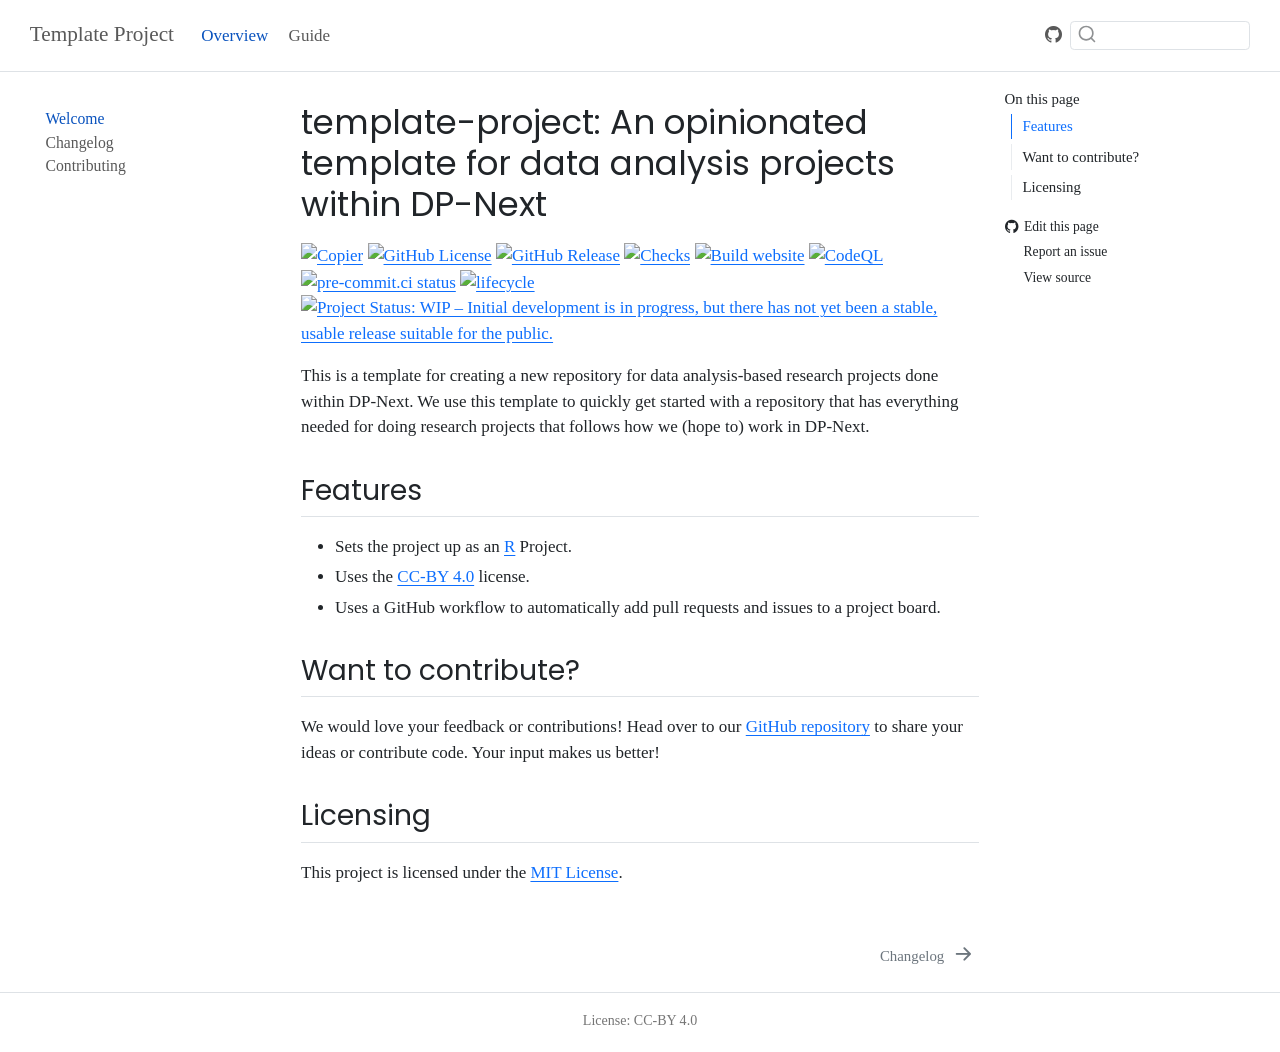
==== index.html @ 57dd0b1a "Built site for gh-pages" ====
<!DOCTYPE html>
<html xmlns="http://www.w3.org/1999/xhtml" lang="en" xml:lang="en"><head>

<meta charset="utf-8">
<meta name="generator" content="quarto-1.10.18">

<meta name="viewport" content="width=device-width, initial-scale=1.0, user-scalable=yes">


<title>template-project: An opinionated template for data analysis projects within DP-Next – Template Project</title>
<style>
/* Default styles provided by pandoc.
** See https://pandoc.org/MANUAL.html#variables-for-html for config info.
*/
span.smallcaps{font-variant: small-caps;}
div.columns{display: flex; gap: 1.5em;}
div.column{flex: auto;}
@media screen {
div.columns{gap: min(4vw, 1.5em);}
div.column{overflow-x: auto;}
}
div.hanging-indent{margin-left: 1.5em; text-indent: -1.5em;}
ul.task-list{list-style: none;}
ul.task-list li input[type="checkbox"] {
  width: 0.8em;
  margin: 0 0.8em 0.2em -1em; /* quarto-specific, see https://github.com/quarto-dev/quarto-cli/issues/4556 */ 
  vertical-align: middle;
}
</style>


<script src="site_libs/quarto-nav/quarto-nav.js"></script>
<script src="site_libs/clipboard/clipboard.min.js"></script>
<script src="site_libs/quarto-search/autocomplete.umd.js"></script>
<script src="site_libs/quarto-search/fuse.min.js"></script>
<script src="site_libs/quarto-search/quarto-search.js"></script>
<meta name="quarto:offset" content="./">
<link href="./CHANGELOG.html" rel="next">
<script src="site_libs/quarto-html/quarto.js" type="module"></script>
<script src="site_libs/quarto-html/tabsets/tabsets.js" type="module"></script>
<script src="site_libs/quarto-html/popper.min.js"></script>
<script src="site_libs/quarto-html/tippy.umd.min.js"></script>
<script src="site_libs/quarto-html/anchor.min.js"></script>
<link href="site_libs/quarto-html/tippy.css" rel="stylesheet">
<link href="site_libs/quarto-html/quarto-syntax-highlighting-6a537fba8eaf0f87500e2e8a30aa56d9.css" rel="stylesheet" class="quarto-color-scheme" id="quarto-text-highlighting-styles">
<link href="site_libs/quarto-html/quarto-syntax-highlighting-dark-b540b6f04bd439ed7a1e576ece92db15.css" rel="stylesheet" class="quarto-color-scheme quarto-color-alternate" id="quarto-text-highlighting-styles">
<link href="site_libs/quarto-html/quarto-syntax-highlighting-6a537fba8eaf0f87500e2e8a30aa56d9.css" rel="stylesheet" class="quarto-color-scheme-extra" id="quarto-text-highlighting-styles">
<script src="site_libs/bootstrap/bootstrap.min.js"></script>
<link href="site_libs/bootstrap/bootstrap-icons.css" rel="stylesheet">
<link href="site_libs/bootstrap/bootstrap-126d40177822751c9e89e1a807927293.min.css" rel="stylesheet" append-hash="true" class="quarto-color-scheme" id="quarto-bootstrap" data-mode="light">
<link href="site_libs/bootstrap/bootstrap-dark-126d40177822751c9e89e1a807927293.min.css" rel="stylesheet" append-hash="true" class="quarto-color-scheme quarto-color-alternate" id="quarto-bootstrap" data-mode="light">
<link href="site_libs/bootstrap/bootstrap-126d40177822751c9e89e1a807927293.min.css" rel="stylesheet" append-hash="true" class="quarto-color-scheme-extra" id="quarto-bootstrap" data-mode="light">
<script id="quarto-search-options" type="application/json">{
  "location": "navbar",
  "copy-button": false,
  "collapse-after": 3,
  "panel-placement": "end",
  "type": "textbox",
  "limit": 50,
  "keyboard-shortcut": [
    "f",
    "/",
    "s"
  ],
  "language": {
    "search-no-results-text": "No results",
    "search-matching-documents-text": "matching documents",
    "search-copy-link-title": "Copy link to search",
    "search-hide-matches-text": "Hide additional matches",
    "search-more-match-text": "more match in this document",
    "search-more-matches-text": "more matches in this document",
    "search-clear-button-title": "Clear",
    "search-text-placeholder": "",
    "search-detached-cancel-button-title": "Cancel",
    "search-submit-button-title": "Submit",
    "search-label": "Search"
  }
}</script>


</head>

<body class="nav-sidebar floating nav-fixed quarto-light">

<div id="quarto-search-results"></div>
  <header id="quarto-header" class="headroom fixed-top">
    <nav class="navbar navbar-expand-lg " data-bs-theme="dark">
      <div class="navbar-container container-fluid">
      <div class="navbar-brand-container mx-auto">
    <a class="navbar-brand" href="./index.html">
    <span class="navbar-title">Template Project</span>
    </a>
  </div>
            <div id="quarto-search" class="" title="Search"></div>
          <button class="navbar-toggler" type="button" data-bs-toggle="collapse" data-bs-target="#navbarCollapse" aria-controls="navbarCollapse" role="menu" aria-expanded="false" aria-label="Toggle navigation" onclick="if (window.quartoToggleHeadroom) { window.quartoToggleHeadroom(); }">
  <span class="navbar-toggler-icon"></span>
</button>
          <div class="collapse navbar-collapse" id="navbarCollapse">
            <ul class="navbar-nav navbar-nav-scroll me-auto">
  <li class="nav-item">
    <a class="nav-link active" href="./index.html" aria-current="page"> 
<span class="menu-text">Overview</span></a>
  </li>  
  <li class="nav-item">
    <a class="nav-link" href="./docs/guide/index.html"> 
<span class="menu-text">Guide</span></a>
  </li>  
</ul>
          </div> <!-- /navcollapse -->
            <div class="quarto-navbar-tools">
    <a href="https://github.com/dp-next/template-project" title="" class="quarto-navigation-tool px-1" aria-label="GitHub icon: Source repository"><i class="bi bi-github"></i></a>
</div>
      </div> <!-- /container-fluid -->
    </nav>
  <nav class="quarto-secondary-nav">
    <div class="container-fluid d-flex">
      <button type="button" class="quarto-btn-toggle btn" data-bs-toggle="collapse" role="button" data-bs-target=".quarto-sidebar-collapse-item" aria-controls="quarto-sidebar" aria-expanded="false" aria-label="Toggle sidebar navigation" onclick="if (window.quartoToggleHeadroom) { window.quartoToggleHeadroom(); }">
        <i class="bi bi-layout-text-sidebar-reverse"></i>
      </button>
        <nav class="quarto-page-breadcrumbs" aria-label="breadcrumb"><ol class="breadcrumb"><li class="breadcrumb-item"><a href="./index.html">Welcome</a></li></ol></nav>
        <a class="flex-grow-1" role="navigation" data-bs-toggle="collapse" data-bs-target=".quarto-sidebar-collapse-item" aria-controls="quarto-sidebar" aria-expanded="false" aria-label="Toggle sidebar navigation" onclick="if (window.quartoToggleHeadroom) { window.quartoToggleHeadroom(); }">      
        </a>
    </div>
  </nav>
</header>
<!-- content -->
<div id="quarto-content" class="quarto-container page-columns page-rows-contents page-layout-article page-navbar">
<!-- sidebar -->
  <nav id="quarto-sidebar" class="sidebar collapse collapse-horizontal quarto-sidebar-collapse-item sidebar-navigation floating overflow-auto">
    <div class="sidebar-menu-container"> 
    <ul class="list-unstyled mt-1">
        <li class="sidebar-item">
  <div class="sidebar-item-container"> 
  <a href="./index.html" class="sidebar-item-text sidebar-link active">
 <span class="menu-text">Welcome</span></a>
  </div>
</li>
        <li class="sidebar-item">
  <div class="sidebar-item-container"> 
  <a href="./CHANGELOG.html" class="sidebar-item-text sidebar-link">
 <span class="menu-text">Changelog</span></a>
  </div>
</li>
        <li class="sidebar-item">
  <div class="sidebar-item-container"> 
  <a href="./CONTRIBUTING.html" class="sidebar-item-text sidebar-link">
 <span class="menu-text">Contributing</span></a>
  </div>
</li>
    </ul>
    </div>
</nav>
<div id="quarto-sidebar-glass" class="quarto-sidebar-collapse-item" data-bs-toggle="collapse" data-bs-target=".quarto-sidebar-collapse-item"></div>
<!-- margin-sidebar -->
    <div id="quarto-margin-sidebar" class="sidebar margin-sidebar">
        <nav id="TOC" role="doc-toc" class="toc-active">
    <h2 id="toc-title">On this page</h2>
   
  <ul>
  <li><a href="#features" id="toc-features" class="nav-link active" data-scroll-target="#features">Features</a></li>
  <li><a href="#want-to-contribute" id="toc-want-to-contribute" class="nav-link" data-scroll-target="#want-to-contribute">Want to contribute?</a></li>
  <li><a href="#licensing" id="toc-licensing" class="nav-link" data-scroll-target="#licensing">Licensing</a></li>
  </ul>
<div class="toc-actions"><ul><li><a href="https://github.com/dp-next/template-project/edit/main/index.qmd" class="toc-action"><i class="bi bi-github"></i>Edit this page</a></li><li><a href="https://github.com/dp-next/template-project/issues/new" class="toc-action"><i class="bi empty"></i>Report an issue</a></li><li><a href="https://github.com/dp-next/template-project/blob/main/index.qmd" class="toc-action"><i class="bi empty"></i>View source</a></li></ul></div></nav>
    </div>
<!-- main -->
<main class="content" id="quarto-document-content">

<header id="title-block-header" class="quarto-title-block default">
<div class="quarto-title">
<h1 class="title">template-project: An opinionated template for data analysis projects within DP-Next</h1>
</div>



<div class="quarto-title-meta">

    
  
    
  </div>
  


</header>


<!-- TODO: Add DOI when published -->
<p><a href="https://github.com/copier-org/copier"><img src="https://img.shields.io/endpoint?url=https://raw.githubusercontent.com/copier-org/copier/master/img/badge/badge-grayscale-inverted-border-teal.json?raw=true.svg" class="img-fluid" alt="Copier"></a> <a href="https://github.com/dp-next/template-project/blob/main/LICENSE.md"><img src="https://img.shields.io/github/license/dp-next/template-project.svg" class="img-fluid" alt="GitHub License"></a> <a href="https://github.com/dp-next/template-project/releases/latest"><img src="https://img.shields.io/github/v/release/dp-next/template-project.svg" class="img-fluid" alt="GitHub Release"></a> <a href="https://github.com/dp-next/template-project/actions/workflows/checks.yml"><img src="https://github.com/dp-next/template-project/actions/workflows/checks.yml/badge.svg" class="img-fluid" alt="Checks"></a> <a href="https://github.com/dp-next/template-project/actions/workflows/build-website.yml"><img src="https://github.com/dp-next/template-project/actions/workflows/build-website.yml/badge.svg" class="img-fluid" alt="Build website"></a> <a href="https://github.com/dp-next/template-project/actions/workflows/github-code-scanning/codeql"><img src="https://github.com/dp-next/template-project/actions/workflows/github-code-scanning/codeql/badge.svg?branch=main" class="img-fluid" alt="CodeQL"></a> <a href="https://results.pre-commit.ci/latest/github/dp-next/template-project/main"><img src="https://results.pre-commit.ci/badge/github/dp-next/template-project/main.svg" class="img-fluid" alt="pre-commit.ci status"></a> <a href="https://lifecycle.r-lib.org/articles/stages.html#experimental"><img src="https://lifecycle.r-lib.org/articles/figures/lifecycle-experimental.svg" class="img-fluid" alt="lifecycle"></a> <a href="https://www.repostatus.org/#wip"><img src="https://www.repostatus.org/badges/latest/wip.svg" class="img-fluid" alt="Project Status: WIP – Initial development is in progress, but there has not yet been a stable, usable release suitable for the public."></a> <!-- TODO: Switch to active once it's published. --> <!-- [![Project Status: Active – The project has reached a stable, usable state and is being actively developed.](https://www.repostatus.org/badges/latest/active.svg)](https://www.repostatus.org/#active) --></p>
<p>This is a template for creating a new repository for data analysis-based research projects done within DP-Next. We use this template to quickly get started with a repository that has everything needed for doing research projects that follows how we (hope to) work in DP-Next.</p>
<section id="features" class="level2">
<h2 class="anchored" data-anchor-id="features">Features</h2>
<ul>
<li>Sets the project up as an <a href="https://r-project.org">R</a> Project.</li>
<li>Uses the <a href="https://creativecommons.org/licenses/by/4.0/">CC-BY 4.0</a> license.</li>
<li>Uses a GitHub workflow to automatically add pull requests and issues to a project board.</li>
</ul>
</section>
<section id="want-to-contribute" class="level2">
<h2 class="anchored" data-anchor-id="want-to-contribute">Want to contribute?</h2>
<p>We would love your feedback or contributions! Head over to our <a href="https://github.com/dp-next/template-project">GitHub repository</a> to share your ideas or contribute code. Your input makes us better!</p>
</section>
<section id="licensing" class="level2">
<h2 class="anchored" data-anchor-id="licensing">Licensing</h2>
<p>This project is licensed under the <a href="./LICENSE.html">MIT License</a>.</p>


</section>

</main> <!-- /main -->
<script id="quarto-html-after-body" type="application/javascript">
  window.document.addEventListener("DOMContentLoaded", function (event) {
    const icon = "";
    const anchorJS = new window.AnchorJS();
    anchorJS.options = {
      placement: 'right',
      icon: icon
    };
    anchorJS.add('.anchored');
    const isCodeAnnotation = (el) => {
      for (const clz of el.classList) {
        if (clz.startsWith('code-annotation-')) {                     
          return true;
        }
      }
      return false;
    }
    const onCopySuccess = function(e) {
      // button target
      const button = e.trigger;
      // don't keep focus
      button.blur();
      // flash "checked"
      button.classList.add('code-copy-button-checked');
      var currentTitle = button.getAttribute("title");
      button.setAttribute("title", "Copied!");
      let tooltip;
      if (window.bootstrap) {
        button.setAttribute("data-bs-toggle", "tooltip");
        button.setAttribute("data-bs-placement", "left");
        button.setAttribute("data-bs-title", "Copied!");
        tooltip = new bootstrap.Tooltip(button, 
          { trigger: "manual", 
            customClass: "code-copy-button-tooltip",
            offset: [0, -8]});
        tooltip.show();    
      }
      setTimeout(function() {
        if (tooltip) {
          tooltip.hide();
          button.removeAttribute("data-bs-title");
          button.removeAttribute("data-bs-toggle");
          button.removeAttribute("data-bs-placement");
        }
        button.setAttribute("title", currentTitle);
        button.classList.remove('code-copy-button-checked');
      }, 1000);
      // clear code selection
      e.clearSelection();
    }
    const getTextToCopy = function(trigger) {
      const outerScaffold = trigger.parentElement.cloneNode(true);
      const codeEl = outerScaffold.querySelector('code');
      for (const childEl of codeEl.children) {
        if (isCodeAnnotation(childEl)) {
          childEl.remove();
        }
      }
      return codeEl.innerText;
    }
    const clipboard = new window.ClipboardJS('.code-copy-button:not([data-in-quarto-modal])', {
      text: getTextToCopy
    });
    clipboard.on('success', onCopySuccess);
    if (window.document.getElementById('quarto-embedded-source-code-modal')) {
      const clipboardModal = new window.ClipboardJS('.code-copy-button[data-in-quarto-modal]', {
        text: getTextToCopy,
        container: window.document.getElementById('quarto-embedded-source-code-modal')
      });
      clipboardModal.on('success', onCopySuccess);
    }
      var localhostRegex = new RegExp(/^(?:http|https):\/\/localhost\:?[0-9]*\//);
      var mailtoRegex = new RegExp(/^mailto:/);
        var filterRegex = new RegExp("https:\/\/dp-next\.github\.io\/template-project\/");
      var isInternal = (href) => {
          return filterRegex.test(href) || localhostRegex.test(href) || mailtoRegex.test(href);
      }
      // Inspect non-navigation links and adorn them if external
     var links = window.document.querySelectorAll('a[href]:not(.nav-link):not(.navbar-brand):not(.toc-action):not(.sidebar-link):not(.sidebar-item-toggle):not(.pagination-link):not(.no-external):not([aria-hidden]):not(.dropdown-item):not(.quarto-navigation-tool):not(.about-link)');
      for (var i=0; i<links.length; i++) {
        const link = links[i];
        if (!isInternal(link.href)) {
          // undo the damage that might have been done by quarto-nav.js in the case of
          // links that we want to consider external
          if (link.dataset.originalHref !== undefined) {
            link.href = link.dataset.originalHref;
          }
        }
      }
    function tippyHover(el, contentFn, onTriggerFn, onUntriggerFn) {
      const config = {
        allowHTML: true,
        maxWidth: 500,
        delay: 100,
        arrow: false,
        appendTo: function(el) {
            return el.parentElement;
        },
        interactive: true,
        interactiveBorder: 10,
        theme: 'quarto',
        placement: 'bottom-start',
      };
      if (contentFn) {
        config.content = contentFn;
      }
      if (onTriggerFn) {
        config.onTrigger = onTriggerFn;
      }
      if (onUntriggerFn) {
        config.onUntrigger = onUntriggerFn;
      }
      window.tippy(el, config); 
    }
    const noterefs = window.document.querySelectorAll('a[role="doc-noteref"]');
    for (var i=0; i<noterefs.length; i++) {
      const ref = noterefs[i];
      tippyHover(ref, function() {
        // use id or data attribute instead here
        let href = ref.getAttribute('data-footnote-href') || ref.getAttribute('href');
        try { href = new URL(href).hash; } catch {}
        const id = href.replace(/^#\/?/, "");
        const note = window.document.getElementById(id);
        if (note) {
          return note.innerHTML;
        } else {
          return "";
        }
      });
    }
    const xrefs = window.document.querySelectorAll('a.quarto-xref');
    const processXRef = (id, note) => {
      // Strip column container classes
      const stripColumnClz = (el) => {
        el.classList.remove("page-full", "page-columns");
        if (el.children) {
          for (const child of el.children) {
            stripColumnClz(child);
          }
        }
      }
      stripColumnClz(note)
      if (id === null || id.startsWith('sec-')) {
        // Special case sections, only their first couple elements
        const container = document.createElement("div");
        if (note.children && note.children.length > 2) {
          container.appendChild(note.children[0].cloneNode(true));
          for (let i = 1; i < note.children.length; i++) {
            const child = note.children[i];
            if (child.tagName === "P" && child.innerText === "") {
              continue;
            } else {
              container.appendChild(child.cloneNode(true));
              break;
            }
          }
          if (window.Quarto?.typesetMath) {
            window.Quarto.typesetMath(container);
          }
          return container.innerHTML
        } else {
          if (window.Quarto?.typesetMath) {
            window.Quarto.typesetMath(note);
          }
          return note.innerHTML;
        }
      } else {
        // Remove any anchor links if they are present
        const anchorLink = note.querySelector('a.anchorjs-link');
        if (anchorLink) {
          anchorLink.remove();
        }
        if (window.Quarto?.typesetMath) {
          window.Quarto.typesetMath(note);
        }
        if (note.classList.contains("callout")) {
          return note.outerHTML;
        } else {
          return note.innerHTML;
        }
      }
    }
    for (var i=0; i<xrefs.length; i++) {
      const xref = xrefs[i];
      tippyHover(xref, undefined, function(instance) {
        instance.disable();
        let url = xref.getAttribute('href');
        let hash = undefined; 
        if (url.startsWith('#')) {
          hash = url;
        } else {
          try { hash = new URL(url).hash; } catch {}
        }
        if (hash) {
          const id = hash.replace(/^#\/?/, "");
          const note = window.document.getElementById(id);
          if (note !== null) {
            try {
              const html = processXRef(id, note.cloneNode(true));
              instance.setContent(html);
            } finally {
              instance.enable();
              instance.show();
            }
          } else {
            // See if we can fetch this
            fetch(url.split('#')[0])
            .then(res => res.text())
            .then(html => {
              const parser = new DOMParser();
              const htmlDoc = parser.parseFromString(html, "text/html");
              const note = htmlDoc.getElementById(id);
              if (note !== null) {
                const html = processXRef(id, note);
                instance.setContent(html);
              } 
            }).finally(() => {
              instance.enable();
              instance.show();
            });
          }
        } else {
          // See if we can fetch a full url (with no hash to target)
          // This is a special case and we should probably do some content thinning / targeting
          fetch(url)
          .then(res => res.text())
          .then(html => {
            const parser = new DOMParser();
            const htmlDoc = parser.parseFromString(html, "text/html");
            const note = htmlDoc.querySelector('main.content');
            if (note !== null) {
              // This should only happen for chapter cross references
              // (since there is no id in the URL)
              // remove the first header
              if (note.children.length > 0 && note.children[0].tagName === "HEADER") {
                note.children[0].remove();
              }
              const html = processXRef(null, note);
              instance.setContent(html);
            } 
          }).finally(() => {
            instance.enable();
            instance.show();
          });
        }
      }, function(instance) {
      });
    }
        let selectedAnnoteEl;
        const selectorForAnnotation = ( cell, annotation) => {
          let cellAttr = 'data-code-cell="' + cell + '"';
          let lineAttr = 'data-code-annotation="' +  annotation + '"';
          const selector = 'span[' + cellAttr + '][' + lineAttr + ']';
          return selector;
        }
        const selectCodeLines = (annoteEl) => {
          const doc = window.document;
          const targetCell = annoteEl.getAttribute("data-target-cell");
          const targetAnnotation = annoteEl.getAttribute("data-target-annotation");
          const annoteSpan = window.document.querySelector(selectorForAnnotation(targetCell, targetAnnotation));
          const lines = annoteSpan.getAttribute("data-code-lines").split(",");
          const lineIds = lines.map((line) => {
            return targetCell + "-" + line;
          })
          let top = null;
          let height = null;
          let parent = null;
          if (lineIds.length > 0) {
              //compute the position of the single el (top and bottom and make a div)
              const el = window.document.getElementById(lineIds[0]);
              top = el.offsetTop;
              height = el.offsetHeight;
              parent = el.parentElement.parentElement;
            if (lineIds.length > 1) {
              const lastEl = window.document.getElementById(lineIds[lineIds.length - 1]);
              const bottom = lastEl.offsetTop + lastEl.offsetHeight;
              height = bottom - top;
            }
            if (top !== null && height !== null && parent !== null) {
              // cook up a div (if necessary) and position it 
              let div = window.document.getElementById("code-annotation-line-highlight");
              if (div === null) {
                div = window.document.createElement("div");
                div.setAttribute("id", "code-annotation-line-highlight");
                div.style.position = 'absolute';
                parent.appendChild(div);
              }
              div.style.top = top - 2 + "px";
              div.style.height = height + 4 + "px";
              div.style.left = 0;
              let gutterDiv = window.document.getElementById("code-annotation-line-highlight-gutter");
              if (gutterDiv === null) {
                gutterDiv = window.document.createElement("div");
                gutterDiv.setAttribute("id", "code-annotation-line-highlight-gutter");
                gutterDiv.style.position = 'absolute';
                const codeCell = window.document.getElementById(targetCell);
                const gutter = codeCell.querySelector('.code-annotation-gutter');
                gutter.appendChild(gutterDiv);
              }
              gutterDiv.style.top = top - 2 + "px";
              gutterDiv.style.height = height + 4 + "px";
            }
            selectedAnnoteEl = annoteEl;
          }
        };
        const unselectCodeLines = () => {
          const elementsIds = ["code-annotation-line-highlight", "code-annotation-line-highlight-gutter"];
          elementsIds.forEach((elId) => {
            const div = window.document.getElementById(elId);
            if (div) {
              div.remove();
            }
          });
          selectedAnnoteEl = undefined;
        };
          // Handle positioning of the toggle
      window.addEventListener(
        "resize",
        throttle(() => {
          elRect = undefined;
          if (selectedAnnoteEl) {
            selectCodeLines(selectedAnnoteEl);
          }
        }, 10)
      );
      function throttle(fn, ms) {
      let throttle = false;
      let timer;
        return (...args) => {
          if(!throttle) { // first call gets through
              fn.apply(this, args);
              throttle = true;
          } else { // all the others get throttled
              if(timer) clearTimeout(timer); // cancel #2
              timer = setTimeout(() => {
                fn.apply(this, args);
                timer = throttle = false;
              }, ms);
          }
        };
      }
        // Attach click handler to the DT
        const annoteDls = window.document.querySelectorAll('dt[data-target-cell]');
        for (const annoteDlNode of annoteDls) {
          annoteDlNode.addEventListener('click', (event) => {
            const clickedEl = event.target;
            if (clickedEl !== selectedAnnoteEl) {
              unselectCodeLines();
              const activeEl = window.document.querySelector('dt[data-target-cell].code-annotation-active');
              if (activeEl) {
                activeEl.classList.remove('code-annotation-active');
              }
              selectCodeLines(clickedEl);
              clickedEl.classList.add('code-annotation-active');
            } else {
              // Unselect the line
              unselectCodeLines();
              clickedEl.classList.remove('code-annotation-active');
            }
          });
        }
    const findCites = (el) => {
      const parentEl = el.parentElement;
      if (parentEl) {
        const cites = parentEl.dataset.cites;
        if (cites) {
          return {
            el,
            cites: cites.split(' ')
          };
        } else {
          return findCites(el.parentElement)
        }
      } else {
        return undefined;
      }
    };
    var bibliorefs = window.document.querySelectorAll('a[role="doc-biblioref"]');
    for (var i=0; i<bibliorefs.length; i++) {
      const ref = bibliorefs[i];
      const citeInfo = findCites(ref);
      if (citeInfo) {
        tippyHover(citeInfo.el, function() {
          var popup = window.document.createElement('div');
          citeInfo.cites.forEach(function(cite) {
            var citeDiv = window.document.createElement('div');
            citeDiv.classList.add('hanging-indent');
            citeDiv.classList.add('csl-entry');
            var biblioDiv = window.document.getElementById('ref-' + cite);
            if (biblioDiv) {
              citeDiv.innerHTML = biblioDiv.innerHTML;
            }
            popup.appendChild(citeDiv);
          });
          return popup.innerHTML;
        });
      }
    }
  });
  </script>
<nav class="page-navigation">
  <div class="nav-page nav-page-previous">
  </div>
  <div class="nav-page nav-page-next">
      <a href="./CHANGELOG.html" class="pagination-link" aria-label="Changelog">
        <span class="nav-page-text">Changelog</span> <i class="bi bi-arrow-right-short"></i>
      </a>
  </div>
</nav>
</div> <!-- /content -->
<footer class="footer">
  <div class="nav-footer">
    <div class="nav-footer-left">
      &nbsp;
    </div>   
    <div class="nav-footer-center">
      <ul class="footer-items list-unstyled">
    <li class="nav-item">
 License: CC-BY 4.0
  </li>  
</ul>
    <div class="toc-actions d-sm-block d-md-none"><ul><li><a href="https://github.com/dp-next/template-project/edit/main/index.qmd" class="toc-action"><i class="bi bi-github"></i>Edit this page</a></li><li><a href="https://github.com/dp-next/template-project/issues/new" class="toc-action"><i class="bi empty"></i>Report an issue</a></li><li><a href="https://github.com/dp-next/template-project/blob/main/index.qmd" class="toc-action"><i class="bi empty"></i>View source</a></li></ul></div></div>
    <div class="nav-footer-right">
      &nbsp;
    </div>
  </div>
</footer>




</body></html>
---- site_libs/quarto-html/tippy.css ----
.tippy-box[data-animation=fade][data-state=hidden]{opacity:0}[data-tippy-root]{max-width:calc(100vw - 10px)}.tippy-box{position:relative;background-color:#333;color:#fff;border-radius:4px;font-size:14px;line-height:1.4;white-space:normal;outline:0;transition-property:transform,visibility,opacity}.tippy-box[data-placement^=top]>.tippy-arrow{bottom:0}.tippy-box[data-placement^=top]>.tippy-arrow:before{bottom:-7px;left:0;border-width:8px 8px 0;border-top-color:initial;transform-origin:center top}.tippy-box[data-placement^=bottom]>.tippy-arrow{top:0}.tippy-box[data-placement^=bottom]>.tippy-arrow:before{top:-7px;left:0;border-width:0 8px 8px;border-bottom-color:initial;transform-origin:center bottom}.tippy-box[data-placement^=left]>.tippy-arrow{right:0}.tippy-box[data-placement^=left]>.tippy-arrow:before{border-width:8px 0 8px 8px;border-left-color:initial;right:-7px;transform-origin:center left}.tippy-box[data-placement^=right]>.tippy-arrow{left:0}.tippy-box[data-placement^=right]>.tippy-arrow:before{left:-7px;border-width:8px 8px 8px 0;border-right-color:initial;transform-origin:center right}.tippy-box[data-inertia][data-state=visible]{transition-timing-function:cubic-bezier(.54,1.5,.38,1.11)}.tippy-arrow{width:16px;height:16px;color:#333}.tippy-arrow:before{content:"";position:absolute;border-color:transparent;border-style:solid}.tippy-content{position:relative;padding:5px 9px;z-index:1}
---- site_libs/quarto-html/quarto-syntax-highlighting-6a537fba8eaf0f87500e2e8a30aa56d9.css ----
/* quarto syntax highlight colors */
:root {
  --quarto-hl-ot-color: #003B4F;
  --quarto-hl-at-color: #657422;
  --quarto-hl-ss-color: #20794D;
  --quarto-hl-an-color: #5E5E5E;
  --quarto-hl-fu-color: #4758AB;
  --quarto-hl-st-color: #20794D;
  --quarto-hl-cf-color: #003B4F;
  --quarto-hl-op-color: #5E5E5E;
  --quarto-hl-er-color: #AD0000;
  --quarto-hl-bn-color: #AD0000;
  --quarto-hl-al-color: #AD0000;
  --quarto-hl-va-color: #111111;
  --quarto-hl-bu-color: inherit;
  --quarto-hl-ex-color: inherit;
  --quarto-hl-pp-color: #AD0000;
  --quarto-hl-in-color: #5E5E5E;
  --quarto-hl-vs-color: #20794D;
  --quarto-hl-wa-color: #5E5E5E;
  --quarto-hl-do-color: #5E5E5E;
  --quarto-hl-im-color: #00769E;
  --quarto-hl-ch-color: #20794D;
  --quarto-hl-dt-color: #AD0000;
  --quarto-hl-fl-color: #AD0000;
  --quarto-hl-co-color: #5E5E5E;
  --quarto-hl-cv-color: #5E5E5E;
  --quarto-hl-cn-color: #8f5902;
  --quarto-hl-sc-color: #5E5E5E;
  --quarto-hl-dv-color: #AD0000;
  --quarto-hl-kw-color: #003B4F;
}

/* other quarto variables */
:root {
  --quarto-font-monospace: roboto mono;
}

/* syntax highlight based on Pandoc's rules */
pre > code.sourceCode > span {
  color: #003B4F;
}

code.sourceCode > span {
  color: #003B4F;
}

div.sourceCode,
div.sourceCode pre.sourceCode {
  color: #003B4F;
}

/* Normal */
code span {
  color: #003B4F;
}

/* Alert */
code span.al {
  color: #AD0000;
  font-style: inherit;
}

/* Annotation */
code span.an {
  color: #5E5E5E;
  font-style: inherit;
}

/* Attribute */
code span.at {
  color: #657422;
  font-style: inherit;
}

/* BaseN */
code span.bn {
  color: #AD0000;
  font-style: inherit;
}

/* BuiltIn */
code span.bu {
  font-style: inherit;
}

/* ControlFlow */
code span.cf {
  color: #003B4F;
  font-weight: bold;
  font-style: inherit;
}

/* Char */
code span.ch {
  color: #20794D;
  font-style: inherit;
}

/* Constant */
code span.cn {
  color: #8f5902;
  font-style: inherit;
}

/* Comment */
code span.co {
  color: #5E5E5E;
  font-style: inherit;
}

/* CommentVar */
code span.cv {
  color: #5E5E5E;
  font-style: italic;
}

/* Documentation */
code span.do {
  color: #5E5E5E;
  font-style: italic;
}

/* DataType */
code span.dt {
  color: #AD0000;
  font-style: inherit;
}

/* DecVal */
code span.dv {
  color: #AD0000;
  font-style: inherit;
}

/* Error */
code span.er {
  color: #AD0000;
  font-style: inherit;
}

/* Extension */
code span.ex {
  font-style: inherit;
}

/* Float */
code span.fl {
  color: #AD0000;
  font-style: inherit;
}

/* Function */
code span.fu {
  color: #4758AB;
  font-style: inherit;
}

/* Import */
code span.im {
  color: #00769E;
  font-style: inherit;
}

/* Information */
code span.in {
  color: #5E5E5E;
  font-style: inherit;
}

/* Keyword */
code span.kw {
  color: #003B4F;
  font-weight: bold;
  font-style: inherit;
}

/* Operator */
code span.op {
  color: #5E5E5E;
  font-style: inherit;
}

/* Other */
code span.ot {
  color: #003B4F;
  font-style: inherit;
}

/* Preprocessor */
code span.pp {
  color: #AD0000;
  font-style: inherit;
}

/* SpecialChar */
code span.sc {
  color: #5E5E5E;
  font-style: inherit;
}

/* SpecialString */
code span.ss {
  color: #20794D;
  font-style: inherit;
}

/* String */
code span.st {
  color: #20794D;
  font-style: inherit;
}

/* Variable */
code span.va {
  color: #111111;
  font-style: inherit;
}

/* VerbatimString */
code span.vs {
  color: #20794D;
  font-style: inherit;
}

/* Warning */
code span.wa {
  color: #5E5E5E;
  font-style: italic;
}

.prevent-inlining {
  content: "</";
}

/*# sourceMappingURL=0730051e24b3b1b7163f51deb0c19a78.css.map */
---- site_libs/quarto-html/quarto-syntax-highlighting-dark-b540b6f04bd439ed7a1e576ece92db15.css ----
/* quarto syntax highlight colors */
:root {
  --quarto-hl-al-color: #f07178;
  --quarto-hl-an-color: #d4d0ab;
  --quarto-hl-at-color: #00e0e0;
  --quarto-hl-bn-color: #d4d0ab;
  --quarto-hl-bu-color: #abe338;
  --quarto-hl-ch-color: #abe338;
  --quarto-hl-co-color: #f8f8f2;
  --quarto-hl-cv-color: #ffd700;
  --quarto-hl-cn-color: #ffd700;
  --quarto-hl-cf-color: #ffa07a;
  --quarto-hl-dt-color: #ffa07a;
  --quarto-hl-dv-color: #d4d0ab;
  --quarto-hl-do-color: #f8f8f2;
  --quarto-hl-er-color: #f07178;
  --quarto-hl-ex-color: #00e0e0;
  --quarto-hl-fl-color: #d4d0ab;
  --quarto-hl-fu-color: #ffa07a;
  --quarto-hl-im-color: #abe338;
  --quarto-hl-in-color: #d4d0ab;
  --quarto-hl-kw-color: #ffa07a;
  --quarto-hl-op-color: #ffa07a;
  --quarto-hl-ot-color: #00e0e0;
  --quarto-hl-pp-color: #dcc6e0;
  --quarto-hl-re-color: #00e0e0;
  --quarto-hl-sc-color: #abe338;
  --quarto-hl-ss-color: #abe338;
  --quarto-hl-st-color: #abe338;
  --quarto-hl-va-color: #00e0e0;
  --quarto-hl-vs-color: #abe338;
  --quarto-hl-wa-color: #dcc6e0;
}

/* other quarto variables */
:root {
  --quarto-font-monospace: roboto mono;
}

/* syntax highlight based on Pandoc's rules */
pre > code.sourceCode > span {
  color: #f8f8f2;
}

code.sourceCode > span {
  color: #f8f8f2;
}

div.sourceCode,
div.sourceCode pre.sourceCode {
  color: #f8f8f2;
}

/* Normal */
code span {
  color: #f8f8f2;
}

/* Alert */
code span.al {
  color: #f07178;
}

/* Annotation */
code span.an {
  color: #d4d0ab;
}

/* Attribute */
code span.at {
  color: #00e0e0;
}

/* BaseN */
code span.bn {
  color: #d4d0ab;
}

/* BuiltIn */
code span.bu {
  color: #abe338;
}

/* ControlFlow */
code span.cf {
  font-weight: bold;
  color: #ffa07a;
}

/* Char */
code span.ch {
  color: #abe338;
}

/* Constant */
code span.cn {
  color: #ffd700;
}

/* Comment */
code span.co {
  font-style: italic;
  color: #f8f8f2;
}

/* CommentVar */
code span.cv {
  color: #ffd700;
}

/* Documentation */
code span.do {
  color: #f8f8f2;
}

/* DataType */
code span.dt {
  color: #ffa07a;
}

/* DecVal */
code span.dv {
  color: #d4d0ab;
}

/* Error */
code span.er {
  color: #f07178;
  text-decoration: underline;
}

/* Extension */
code span.ex {
  font-weight: bold;
  color: #00e0e0;
}

/* Float */
code span.fl {
  color: #d4d0ab;
}

/* Function */
code span.fu {
  color: #ffa07a;
}

/* Import */
code span.im {
  color: #abe338;
}

/* Information */
code span.in {
  color: #d4d0ab;
}

/* Keyword */
code span.kw {
  font-weight: bold;
  color: #ffa07a;
}

/* Operator */
code span.op {
  color: #ffa07a;
}

/* Other */
code span.ot {
  color: #00e0e0;
}

/* Preprocessor */
code span.pp {
  color: #dcc6e0;
}

/* RegionMarker */
code span.re {
  background-color: #f8f8f2;
  color: #00e0e0;
}

/* SpecialChar */
code span.sc {
  color: #abe338;
}

/* SpecialString */
code span.ss {
  color: #abe338;
}

/* String */
code span.st {
  color: #abe338;
}

/* Variable */
code span.va {
  color: #00e0e0;
}

/* VerbatimString */
code span.vs {
  color: #abe338;
}

/* Warning */
code span.wa {
  color: #dcc6e0;
}

.prevent-inlining {
  content: "</";
}

/*# sourceMappingURL=22e78934d0c250c3ec4a384a6e298e1d.css.map */
---- site_libs/quarto-html/quarto-syntax-highlighting-6a537fba8eaf0f87500e2e8a30aa56d9.css ----
/* quarto syntax highlight colors */
:root {
  --quarto-hl-ot-color: #003B4F;
  --quarto-hl-at-color: #657422;
  --quarto-hl-ss-color: #20794D;
  --quarto-hl-an-color: #5E5E5E;
  --quarto-hl-fu-color: #4758AB;
  --quarto-hl-st-color: #20794D;
  --quarto-hl-cf-color: #003B4F;
  --quarto-hl-op-color: #5E5E5E;
  --quarto-hl-er-color: #AD0000;
  --quarto-hl-bn-color: #AD0000;
  --quarto-hl-al-color: #AD0000;
  --quarto-hl-va-color: #111111;
  --quarto-hl-bu-color: inherit;
  --quarto-hl-ex-color: inherit;
  --quarto-hl-pp-color: #AD0000;
  --quarto-hl-in-color: #5E5E5E;
  --quarto-hl-vs-color: #20794D;
  --quarto-hl-wa-color: #5E5E5E;
  --quarto-hl-do-color: #5E5E5E;
  --quarto-hl-im-color: #00769E;
  --quarto-hl-ch-color: #20794D;
  --quarto-hl-dt-color: #AD0000;
  --quarto-hl-fl-color: #AD0000;
  --quarto-hl-co-color: #5E5E5E;
  --quarto-hl-cv-color: #5E5E5E;
  --quarto-hl-cn-color: #8f5902;
  --quarto-hl-sc-color: #5E5E5E;
  --quarto-hl-dv-color: #AD0000;
  --quarto-hl-kw-color: #003B4F;
}

/* other quarto variables */
:root {
  --quarto-font-monospace: roboto mono;
}

/* syntax highlight based on Pandoc's rules */
pre > code.sourceCode > span {
  color: #003B4F;
}

code.sourceCode > span {
  color: #003B4F;
}

div.sourceCode,
div.sourceCode pre.sourceCode {
  color: #003B4F;
}

/* Normal */
code span {
  color: #003B4F;
}

/* Alert */
code span.al {
  color: #AD0000;
  font-style: inherit;
}

/* Annotation */
code span.an {
  color: #5E5E5E;
  font-style: inherit;
}

/* Attribute */
code span.at {
  color: #657422;
  font-style: inherit;
}

/* BaseN */
code span.bn {
  color: #AD0000;
  font-style: inherit;
}

/* BuiltIn */
code span.bu {
  font-style: inherit;
}

/* ControlFlow */
code span.cf {
  color: #003B4F;
  font-weight: bold;
  font-style: inherit;
}

/* Char */
code span.ch {
  color: #20794D;
  font-style: inherit;
}

/* Constant */
code span.cn {
  color: #8f5902;
  font-style: inherit;
}

/* Comment */
code span.co {
  color: #5E5E5E;
  font-style: inherit;
}

/* CommentVar */
code span.cv {
  color: #5E5E5E;
  font-style: italic;
}

/* Documentation */
code span.do {
  color: #5E5E5E;
  font-style: italic;
}

/* DataType */
code span.dt {
  color: #AD0000;
  font-style: inherit;
}

/* DecVal */
code span.dv {
  color: #AD0000;
  font-style: inherit;
}

/* Error */
code span.er {
  color: #AD0000;
  font-style: inherit;
}

/* Extension */
code span.ex {
  font-style: inherit;
}

/* Float */
code span.fl {
  color: #AD0000;
  font-style: inherit;
}

/* Function */
code span.fu {
  color: #4758AB;
  font-style: inherit;
}

/* Import */
code span.im {
  color: #00769E;
  font-style: inherit;
}

/* Information */
code span.in {
  color: #5E5E5E;
  font-style: inherit;
}

/* Keyword */
code span.kw {
  color: #003B4F;
  font-weight: bold;
  font-style: inherit;
}

/* Operator */
code span.op {
  color: #5E5E5E;
  font-style: inherit;
}

/* Other */
code span.ot {
  color: #003B4F;
  font-style: inherit;
}

/* Preprocessor */
code span.pp {
  color: #AD0000;
  font-style: inherit;
}

/* SpecialChar */
code span.sc {
  color: #5E5E5E;
  font-style: inherit;
}

/* SpecialString */
code span.ss {
  color: #20794D;
  font-style: inherit;
}

/* String */
code span.st {
  color: #20794D;
  font-style: inherit;
}

/* Variable */
code span.va {
  color: #111111;
  font-style: inherit;
}

/* VerbatimString */
code span.vs {
  color: #20794D;
  font-style: inherit;
}

/* Warning */
code span.wa {
  color: #5E5E5E;
  font-style: italic;
}

.prevent-inlining {
  content: "</";
}

/*# sourceMappingURL=0730051e24b3b1b7163f51deb0c19a78.css.map */
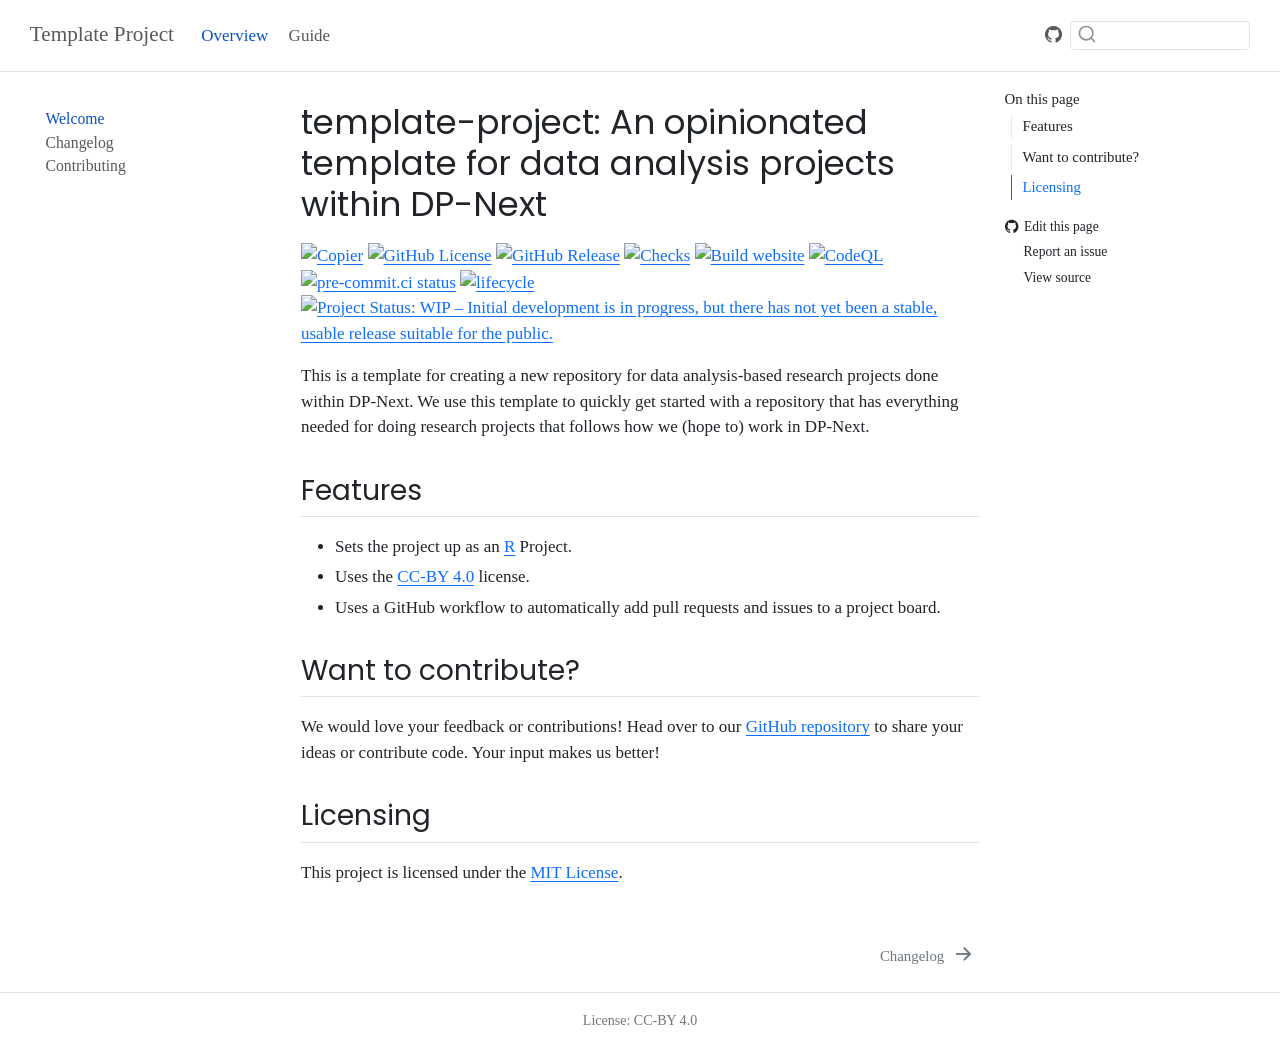
==== commit be553035: "Built site for gh-pages" ====
--- a/index.html
+++ b/index.html
@@ -2,7 +2,7 @@
 <html xmlns="http://www.w3.org/1999/xhtml" lang="en" xml:lang="en"><head>
 
 <meta charset="utf-8">
-<meta name="generator" content="quarto-1.10.18">
+<meta name="generator" content="quarto-1.11.9">
 
 <meta name="viewport" content="width=device-width, initial-scale=1.0, user-scalable=yes">
 
@@ -38,18 +38,19 @@
 <link href="./CHANGELOG.html" rel="next">
 <script src="site_libs/quarto-html/quarto.js" type="module"></script>
 <script src="site_libs/quarto-html/tabsets/tabsets.js" type="module"></script>
+<script src="site_libs/quarto-html/scrollable-regions/scrollable-regions.js" type="module"></script>
 <script src="site_libs/quarto-html/popper.min.js"></script>
 <script src="site_libs/quarto-html/tippy.umd.min.js"></script>
 <script src="site_libs/quarto-html/anchor.min.js"></script>
 <link href="site_libs/quarto-html/tippy.css" rel="stylesheet">
-<link href="site_libs/quarto-html/quarto-syntax-highlighting-6a537fba8eaf0f87500e2e8a30aa56d9.css" rel="stylesheet" class="quarto-color-scheme" id="quarto-text-highlighting-styles">
-<link href="site_libs/quarto-html/quarto-syntax-highlighting-dark-b540b6f04bd439ed7a1e576ece92db15.css" rel="stylesheet" class="quarto-color-scheme quarto-color-alternate" id="quarto-text-highlighting-styles">
-<link href="site_libs/quarto-html/quarto-syntax-highlighting-6a537fba8eaf0f87500e2e8a30aa56d9.css" rel="stylesheet" class="quarto-color-scheme-extra" id="quarto-text-highlighting-styles">
+<link href="site_libs/quarto-html/quarto-syntax-highlighting-1f42ef86e7bbcd4ef0935f55bd85d622.css" rel="stylesheet" class="quarto-color-scheme" id="quarto-text-highlighting-styles">
+<link href="site_libs/quarto-html/quarto-syntax-highlighting-dark-b2c10e9313c6d05287a68e7950ff1397.css" rel="stylesheet" class="quarto-color-scheme quarto-color-alternate" id="quarto-text-highlighting-styles">
+<link href="site_libs/quarto-html/quarto-syntax-highlighting-1f42ef86e7bbcd4ef0935f55bd85d622.css" rel="stylesheet" class="quarto-color-scheme-extra" id="quarto-text-highlighting-styles">
 <script src="site_libs/bootstrap/bootstrap.min.js"></script>
 <link href="site_libs/bootstrap/bootstrap-icons.css" rel="stylesheet">
-<link href="site_libs/bootstrap/bootstrap-126d40177822751c9e89e1a807927293.min.css" rel="stylesheet" append-hash="true" class="quarto-color-scheme" id="quarto-bootstrap" data-mode="light">
-<link href="site_libs/bootstrap/bootstrap-dark-126d40177822751c9e89e1a807927293.min.css" rel="stylesheet" append-hash="true" class="quarto-color-scheme quarto-color-alternate" id="quarto-bootstrap" data-mode="light">
-<link href="site_libs/bootstrap/bootstrap-126d40177822751c9e89e1a807927293.min.css" rel="stylesheet" append-hash="true" class="quarto-color-scheme-extra" id="quarto-bootstrap" data-mode="light">
+<link href="site_libs/bootstrap/bootstrap-f4165793d3a91404c078cdce2161f08f.min.css" rel="stylesheet" append-hash="true" class="quarto-color-scheme" id="quarto-bootstrap" data-mode="light">
+<link href="site_libs/bootstrap/bootstrap-dark-f4165793d3a91404c078cdce2161f08f.min.css" rel="stylesheet" append-hash="true" class="quarto-color-scheme quarto-color-alternate" id="quarto-bootstrap" data-mode="light">
+<link href="site_libs/bootstrap/bootstrap-f4165793d3a91404c078cdce2161f08f.min.css" rel="stylesheet" append-hash="true" class="quarto-color-scheme-extra" id="quarto-bootstrap" data-mode="light">
 <script id="quarto-search-options" type="application/json">{
   "location": "navbar",
   "copy-button": false,
@@ -80,19 +81,18 @@
 
 </head>
 
-<body class="nav-sidebar floating nav-fixed quarto-light">
+<body class="nav-sidebar floating nav-fixed quarto-light"><a id="quarto-skip-link" class="visually-hidden-focusable" href="#quarto-document-content">Skip to main content</a>
 
 <div id="quarto-search-results"></div>
   <header id="quarto-header" class="headroom fixed-top">
-    <nav class="navbar navbar-expand-lg " data-bs-theme="dark">
+    <nav class="navbar navbar-expand-lg " data-bs-theme="dark" aria-label="Site">
       <div class="navbar-container container-fluid">
       <div class="navbar-brand-container mx-auto">
     <a class="navbar-brand" href="./index.html">
     <span class="navbar-title">Template Project</span>
     </a>
   </div>
-            <div id="quarto-search" class="" title="Search"></div>
-          <button class="navbar-toggler" type="button" data-bs-toggle="collapse" data-bs-target="#navbarCollapse" aria-controls="navbarCollapse" role="menu" aria-expanded="false" aria-label="Toggle navigation" onclick="if (window.quartoToggleHeadroom) { window.quartoToggleHeadroom(); }">
+          <button class="navbar-toggler" type="button" data-bs-toggle="collapse" data-bs-target="#navbarCollapse" aria-controls="navbarCollapse" aria-expanded="false" aria-label="Toggle navigation" onclick="if (window.quartoToggleHeadroom) { window.quartoToggleHeadroom(); }">
   <span class="navbar-toggler-icon"></span>
 </button>
           <div class="collapse navbar-collapse" id="navbarCollapse">
@@ -110,15 +110,16 @@
             <div class="quarto-navbar-tools">
     <a href="https://github.com/dp-next/template-project" title="" class="quarto-navigation-tool px-1" aria-label="GitHub icon: Source repository"><i class="bi bi-github"></i></a>
 </div>
+            <div id="quarto-search" class="" title="Search"></div>
       </div> <!-- /container-fluid -->
     </nav>
-  <nav class="quarto-secondary-nav">
+  <nav class="quarto-secondary-nav" aria-label="Toolbar">
     <div class="container-fluid d-flex">
       <button type="button" class="quarto-btn-toggle btn" data-bs-toggle="collapse" role="button" data-bs-target=".quarto-sidebar-collapse-item" aria-controls="quarto-sidebar" aria-expanded="false" aria-label="Toggle sidebar navigation" onclick="if (window.quartoToggleHeadroom) { window.quartoToggleHeadroom(); }">
         <i class="bi bi-layout-text-sidebar-reverse"></i>
       </button>
-        <nav class="quarto-page-breadcrumbs" aria-label="breadcrumb"><ol class="breadcrumb"><li class="breadcrumb-item"><a href="./index.html">Welcome</a></li></ol></nav>
-        <a class="flex-grow-1" role="navigation" data-bs-toggle="collapse" data-bs-target=".quarto-sidebar-collapse-item" aria-controls="quarto-sidebar" aria-expanded="false" aria-label="Toggle sidebar navigation" onclick="if (window.quartoToggleHeadroom) { window.quartoToggleHeadroom(); }">      
+        <nav class="quarto-page-breadcrumbs" aria-label="Breadcrumbs"><ol class="breadcrumb"><li class="breadcrumb-item"><a href="./index.html">Welcome</a></li></ol></nav>
+        <a class="flex-grow-1" data-bs-toggle="collapse" data-bs-target=".quarto-sidebar-collapse-item" onclick="if (window.quartoToggleHeadroom) { window.quartoToggleHeadroom(); }">      
         </a>
     </div>
   </nav>
@@ -126,7 +127,7 @@
 <!-- content -->
 <div id="quarto-content" class="quarto-container page-columns page-rows-contents page-layout-article page-navbar">
 <!-- sidebar -->
-  <nav id="quarto-sidebar" class="sidebar collapse collapse-horizontal quarto-sidebar-collapse-item sidebar-navigation floating overflow-auto">
+  <nav id="quarto-sidebar" class="sidebar collapse collapse-horizontal quarto-sidebar-collapse-item sidebar-navigation floating overflow-auto" aria-label="Section">
     <div class="sidebar-menu-container"> 
     <ul class="list-unstyled mt-1">
         <li class="sidebar-item">
@@ -153,7 +154,7 @@
 <div id="quarto-sidebar-glass" class="quarto-sidebar-collapse-item" data-bs-toggle="collapse" data-bs-target=".quarto-sidebar-collapse-item"></div>
 <!-- margin-sidebar -->
     <div id="quarto-margin-sidebar" class="sidebar margin-sidebar">
-        <nav id="TOC" role="doc-toc" class="toc-active">
+        <nav id="TOC" role="doc-toc" aria-labelledby="toc-title" class="toc-active">
     <h2 id="toc-title">On this page</h2>
    
   <ul>
@@ -164,7 +165,7 @@
 <div class="toc-actions"><ul><li><a href="https://github.com/dp-next/template-project/edit/main/index.qmd" class="toc-action"><i class="bi bi-github"></i>Edit this page</a></li><li><a href="https://github.com/dp-next/template-project/issues/new" class="toc-action"><i class="bi empty"></i>Report an issue</a></li><li><a href="https://github.com/dp-next/template-project/blob/main/index.qmd" class="toc-action"><i class="bi empty"></i>View source</a></li></ul></div></nav>
     </div>
 <!-- main -->
-<main class="content" id="quarto-document-content">
+<main class="content" id="quarto-document-content" tabindex="-1">
 
 <header id="title-block-header" class="quarto-title-block default">
 <div class="quarto-title">
@@ -286,7 +287,8 @@
           return filterRegex.test(href) || localhostRegex.test(href) || mailtoRegex.test(href);
       }
       // Inspect non-navigation links and adorn them if external
-     var links = window.document.querySelectorAll('a[href]:not(.nav-link):not(.navbar-brand):not(.toc-action):not(.sidebar-link):not(.sidebar-item-toggle):not(.pagination-link):not(.no-external):not([aria-hidden]):not(.dropdown-item):not(.quarto-navigation-tool):not(.about-link)');
+      window.quartoDecorateExternalLinks = function (root) {
+     var links = (root || window.document).querySelectorAll('a[href]:not(.nav-link):not(.navbar-brand):not(.toc-action):not(.sidebar-link):not(.sidebar-item-toggle):not(.pagination-link):not(.no-external):not([aria-hidden]):not(.dropdown-item):not(.quarto-navigation-tool):not(.about-link)');
       for (var i=0; i<links.length; i++) {
         const link = links[i];
         if (!isInternal(link.href)) {
@@ -295,8 +297,69 @@
           if (link.dataset.originalHref !== undefined) {
             link.href = link.dataset.originalHref;
           }
-        }
-      }
+          if (!link.classList.contains('no-external-icon')) {
+          }
+        }
+      }
+      };
+      window.quartoDecorateExternalLinks(window.document);
+    // Esc closes the popup (WCAG 1.4.13) and focus leaving both trigger and
+    // popup closes it (WCAG 2.4.11); tippy handles neither for interactive popups.
+    const hideOnEscAndFocusOut = {
+      name: 'hideOnEscAndFocusOut',
+      defaultValue: true,
+      fn(instance) {
+        const dismiss = () => {
+          // A show scheduled by the trigger delay would otherwise reopen it
+          instance.clearDelayTimeouts();
+          instance.hide();
+        };
+        const onKeyDown = (event) => {
+          if (event.key !== 'Escape') {
+            return;
+          }
+          // Keep Esc from also reaching page handlers (e.g. reveal.js overview),
+          // except an open reveal.js slide menu, which Esc should close too.
+          // The menu handles keys only when its keyboard option is on.
+          const menuHandlesEsc = window.Reveal?.getPlugin?.('menu')?.isOpen() &&
+            window.Reveal.getConfig().menu?.keyboard !== false;
+          if (!menuHandlesEsc) {
+            event.stopPropagation();
+          }
+          if (instance.popper.contains(window.document.activeElement)) {
+            // Disabled while refocusing so the focus trigger does not reopen it
+            instance.disable();
+            instance.reference.focus();
+            instance.enable();
+          }
+          dismiss();
+        };
+        const onFocusOut = (event) => {
+          const target = event.relatedTarget;
+          if (target && !instance.reference.contains(target) &&
+              !instance.popper.contains(target)) {
+            dismiss();
+          }
+        };
+        // On the trigger too: a click trigger (code-annotations: select) has no
+        // blur handling. Attached for the instance's lifetime so leaving the
+        // trigger also cancels a show still pending on the trigger delay.
+        instance.reference.addEventListener('focusout', onFocusOut);
+        return {
+          onShow() {
+            window.document.addEventListener('keydown', onKeyDown, true);
+            instance.popper.addEventListener('focusout', onFocusOut);
+          },
+          onHide() {
+            window.document.removeEventListener('keydown', onKeyDown, true);
+            instance.popper.removeEventListener('focusout', onFocusOut);
+          },
+          onDestroy() {
+            instance.reference.removeEventListener('focusout', onFocusOut);
+          },
+        };
+      },
+    };
     function tippyHover(el, contentFn, onTriggerFn, onUntriggerFn) {
       const config = {
         allowHTML: true,
@@ -310,6 +373,7 @@
         interactiveBorder: 10,
         theme: 'quarto',
         placement: 'bottom-start',
+        plugins: [hideOnEscAndFocusOut],
       };
       if (contentFn) {
         config.content = contentFn;
@@ -472,44 +536,54 @@
           const lineIds = lines.map((line) => {
             return targetCell + "-" + line;
           })
-          let top = null;
-          let height = null;
-          let parent = null;
+          // Each band is positioned against its own containing block, which is
+          // not the offsetParent of the lines, so place it from client rects.
+          const placeBand = (band, firstEl, lastEl, codeBlock) => {
+            const container = band.offsetParent;
+            if (container === null) {
+              return;
+            }
+            const containerRect = container.getBoundingClientRect();
+            // Reveal.js scales slides with a transform, so convert client
+            // pixels back to the CSS pixels of the container.
+            const scale = containerRect.height / container.offsetHeight || 1;
+            const firstRect = firstEl.getBoundingClientRect();
+            const lastRect = lastEl.getBoundingClientRect();
+            const top = (firstRect.top - containerRect.top) / scale - container.clientTop + container.scrollTop;
+            const height = (lastRect.bottom - firstRect.top) / scale;
+            band.style.top = top - 2 + "px";
+            band.style.height = height + 4 + "px";
+            if (codeBlock) {
+              // Without the copy button wrapper, the containing block is wider
+              // than the code block, so span the code block explicitly.
+              const blockRect = codeBlock.getBoundingClientRect();
+              band.style.left = (blockRect.left - containerRect.left) / scale - container.clientLeft + container.scrollLeft + "px";
+              band.style.width = blockRect.width / scale + "px";
+            }
+          };
           if (lineIds.length > 0) {
-              //compute the position of the single el (top and bottom and make a div)
-              const el = window.document.getElementById(lineIds[0]);
-              top = el.offsetTop;
-              height = el.offsetHeight;
-              parent = el.parentElement.parentElement;
-            if (lineIds.length > 1) {
-              const lastEl = window.document.getElementById(lineIds[lineIds.length - 1]);
-              const bottom = lastEl.offsetTop + lastEl.offsetHeight;
-              height = bottom - top;
-            }
-            if (top !== null && height !== null && parent !== null) {
-              // cook up a div (if necessary) and position it 
-              let div = window.document.getElementById("code-annotation-line-highlight");
-              if (div === null) {
-                div = window.document.createElement("div");
-                div.setAttribute("id", "code-annotation-line-highlight");
-                div.style.position = 'absolute';
-                parent.appendChild(div);
-              }
-              div.style.top = top - 2 + "px";
-              div.style.height = height + 4 + "px";
-              div.style.left = 0;
-              let gutterDiv = window.document.getElementById("code-annotation-line-highlight-gutter");
-              if (gutterDiv === null) {
-                gutterDiv = window.document.createElement("div");
-                gutterDiv.setAttribute("id", "code-annotation-line-highlight-gutter");
-                gutterDiv.style.position = 'absolute';
-                const codeCell = window.document.getElementById(targetCell);
-                const gutter = codeCell.querySelector('.code-annotation-gutter');
-                gutter.appendChild(gutterDiv);
-              }
-              gutterDiv.style.top = top - 2 + "px";
-              gutterDiv.style.height = height + 4 + "px";
-            }
+            const el = window.document.getElementById(lineIds[0]);
+            const lastEl = window.document.getElementById(lineIds[lineIds.length - 1]);
+            const parent = el.parentElement.parentElement;
+            // cook up a div (if necessary) and position it
+            let div = window.document.getElementById("code-annotation-line-highlight");
+            if (div === null) {
+              div = window.document.createElement("div");
+              div.setAttribute("id", "code-annotation-line-highlight");
+              div.style.position = 'absolute';
+              parent.appendChild(div);
+            }
+            placeBand(div, el, lastEl, parent.closest("div.sourceCode") || parent);
+            let gutterDiv = window.document.getElementById("code-annotation-line-highlight-gutter");
+            if (gutterDiv === null) {
+              gutterDiv = window.document.createElement("div");
+              gutterDiv.setAttribute("id", "code-annotation-line-highlight-gutter");
+              gutterDiv.style.position = 'absolute';
+              const codeCell = window.document.getElementById(targetCell);
+              const gutter = codeCell.querySelector('.code-annotation-gutter');
+              gutter.appendChild(gutterDiv);
+            }
+            placeBand(gutterDiv, el, lastEl);
             selectedAnnoteEl = annoteEl;
           }
         };
@@ -608,7 +682,10 @@
     }
   });
   </script>
-<nav class="page-navigation">
+  <script type="application/javascript">
+  window.quartoScrollableRegionsLabels = {"code":"Scrollable code","output":"Scrollable output"};
+  </script>
+<nav class="page-navigation" aria-label="Page">
   <div class="nav-page nav-page-previous">
   </div>
   <div class="nav-page nav-page-next">
--- a/site_libs/quarto-html/quarto-syntax-highlighting-1f42ef86e7bbcd4ef0935f55bd85d622.css
+++ b/site_libs/quarto-html/quarto-syntax-highlighting-1f42ef86e7bbcd4ef0935f55bd85d622.css
@@ -0,0 +1,236 @@
+/* quarto syntax highlight colors */
+:root {
+  --quarto-hl-ot-color: #003B4F;
+  --quarto-hl-at-color: #657422;
+  --quarto-hl-ss-color: #20794D;
+  --quarto-hl-an-color: #5E5E5E;
+  --quarto-hl-fu-color: #4758AB;
+  --quarto-hl-st-color: #20794D;
+  --quarto-hl-cf-color: #003B4F;
+  --quarto-hl-op-color: #5E5E5E;
+  --quarto-hl-er-color: #AD0000;
+  --quarto-hl-bn-color: #AD0000;
+  --quarto-hl-al-color: #AD0000;
+  --quarto-hl-va-color: #111111;
+  --quarto-hl-bu-color: inherit;
+  --quarto-hl-ex-color: inherit;
+  --quarto-hl-pp-color: #AD0000;
+  --quarto-hl-in-color: #5E5E5E;
+  --quarto-hl-vs-color: #20794D;
+  --quarto-hl-wa-color: #5E5E5E;
+  --quarto-hl-do-color: #5E5E5E;
+  --quarto-hl-im-color: #00769E;
+  --quarto-hl-ch-color: #20794D;
+  --quarto-hl-dt-color: #AD0000;
+  --quarto-hl-fl-color: #AD0000;
+  --quarto-hl-co-color: #5E5E5E;
+  --quarto-hl-cv-color: #5E5E5E;
+  --quarto-hl-cn-color: #8f5902;
+  --quarto-hl-sc-color: #5E5E5E;
+  --quarto-hl-dv-color: #AD0000;
+  --quarto-hl-kw-color: #003B4F;
+}
+
+/* other quarto variables */
+:root {
+  --quarto-font-monospace: "roboto mono";
+}
+
+/* syntax highlight based on Pandoc's rules */
+pre > code.sourceCode > span {
+  color: #003B4F;
+}
+
+code.sourceCode > span {
+  color: #003B4F;
+}
+
+div.sourceCode,
+div.sourceCode pre.sourceCode {
+  color: #003B4F;
+}
+
+/* Normal */
+code span {
+  color: #003B4F;
+}
+
+/* Alert */
+code span.al {
+  color: #AD0000;
+  font-style: inherit;
+}
+
+/* Annotation */
+code span.an {
+  color: #5E5E5E;
+  font-style: inherit;
+}
+
+/* Attribute */
+code span.at {
+  color: #657422;
+  font-style: inherit;
+}
+
+/* BaseN */
+code span.bn {
+  color: #AD0000;
+  font-style: inherit;
+}
+
+/* BuiltIn */
+code span.bu {
+  font-style: inherit;
+}
+
+/* ControlFlow */
+code span.cf {
+  color: #003B4F;
+  font-weight: bold;
+  font-style: inherit;
+}
+
+/* Char */
+code span.ch {
+  color: #20794D;
+  font-style: inherit;
+}
+
+/* Constant */
+code span.cn {
+  color: #8f5902;
+  font-style: inherit;
+}
+
+/* Comment */
+code span.co {
+  color: #5E5E5E;
+  font-style: inherit;
+}
+
+/* CommentVar */
+code span.cv {
+  color: #5E5E5E;
+  font-style: italic;
+}
+
+/* Documentation */
+code span.do {
+  color: #5E5E5E;
+  font-style: italic;
+}
+
+/* DataType */
+code span.dt {
+  color: #AD0000;
+  font-style: inherit;
+}
+
+/* DecVal */
+code span.dv {
+  color: #AD0000;
+  font-style: inherit;
+}
+
+/* Error */
+code span.er {
+  color: #AD0000;
+  font-style: inherit;
+}
+
+/* Extension */
+code span.ex {
+  font-style: inherit;
+}
+
+/* Float */
+code span.fl {
+  color: #AD0000;
+  font-style: inherit;
+}
+
+/* Function */
+code span.fu {
+  color: #4758AB;
+  font-style: inherit;
+}
+
+/* Import */
+code span.im {
+  color: #00769E;
+  font-style: inherit;
+}
+
+/* Information */
+code span.in {
+  color: #5E5E5E;
+  font-style: inherit;
+}
+
+/* Keyword */
+code span.kw {
+  color: #003B4F;
+  font-weight: bold;
+  font-style: inherit;
+}
+
+/* Operator */
+code span.op {
+  color: #5E5E5E;
+  font-style: inherit;
+}
+
+/* Other */
+code span.ot {
+  color: #003B4F;
+  font-style: inherit;
+}
+
+/* Preprocessor */
+code span.pp {
+  color: #AD0000;
+  font-style: inherit;
+}
+
+/* SpecialChar */
+code span.sc {
+  color: #5E5E5E;
+  font-style: inherit;
+}
+
+/* SpecialString */
+code span.ss {
+  color: #20794D;
+  font-style: inherit;
+}
+
+/* String */
+code span.st {
+  color: #20794D;
+  font-style: inherit;
+}
+
+/* Variable */
+code span.va {
+  color: #111111;
+  font-style: inherit;
+}
+
+/* VerbatimString */
+code span.vs {
+  color: #20794D;
+  font-style: inherit;
+}
+
+/* Warning */
+code span.wa {
+  color: #5E5E5E;
+  font-style: italic;
+}
+
+.prevent-inlining {
+  content: "</";
+}
+
+/*# sourceMappingURL=48060fe492086f91a82c61ded864e249.css.map */
--- a/site_libs/quarto-html/quarto-syntax-highlighting-dark-b2c10e9313c6d05287a68e7950ff1397.css
+++ b/site_libs/quarto-html/quarto-syntax-highlighting-dark-b2c10e9313c6d05287a68e7950ff1397.css
@@ -0,0 +1,219 @@
+/* quarto syntax highlight colors */
+:root {
+  --quarto-hl-al-color: #f07178;
+  --quarto-hl-an-color: #d4d0ab;
+  --quarto-hl-at-color: #00e0e0;
+  --quarto-hl-bn-color: #d4d0ab;
+  --quarto-hl-bu-color: #abe338;
+  --quarto-hl-ch-color: #abe338;
+  --quarto-hl-co-color: #f8f8f2;
+  --quarto-hl-cv-color: #ffd700;
+  --quarto-hl-cn-color: #ffd700;
+  --quarto-hl-cf-color: #ffa07a;
+  --quarto-hl-dt-color: #ffa07a;
+  --quarto-hl-dv-color: #d4d0ab;
+  --quarto-hl-do-color: #f8f8f2;
+  --quarto-hl-er-color: #f07178;
+  --quarto-hl-ex-color: #00e0e0;
+  --quarto-hl-fl-color: #d4d0ab;
+  --quarto-hl-fu-color: #ffa07a;
+  --quarto-hl-im-color: #abe338;
+  --quarto-hl-in-color: #d4d0ab;
+  --quarto-hl-kw-color: #ffa07a;
+  --quarto-hl-op-color: #ffa07a;
+  --quarto-hl-ot-color: #00e0e0;
+  --quarto-hl-pp-color: #dcc6e0;
+  --quarto-hl-re-color: #00e0e0;
+  --quarto-hl-sc-color: #abe338;
+  --quarto-hl-ss-color: #abe338;
+  --quarto-hl-st-color: #abe338;
+  --quarto-hl-va-color: #00e0e0;
+  --quarto-hl-vs-color: #abe338;
+  --quarto-hl-wa-color: #dcc6e0;
+}
+
+/* other quarto variables */
+:root {
+  --quarto-font-monospace: "roboto mono";
+}
+
+/* syntax highlight based on Pandoc's rules */
+pre > code.sourceCode > span {
+  color: #f8f8f2;
+}
+
+code.sourceCode > span {
+  color: #f8f8f2;
+}
+
+div.sourceCode,
+div.sourceCode pre.sourceCode {
+  color: #f8f8f2;
+}
+
+/* Normal */
+code span {
+  color: #f8f8f2;
+}
+
+/* Alert */
+code span.al {
+  color: #f07178;
+}
+
+/* Annotation */
+code span.an {
+  color: #d4d0ab;
+}
+
+/* Attribute */
+code span.at {
+  color: #00e0e0;
+}
+
+/* BaseN */
+code span.bn {
+  color: #d4d0ab;
+}
+
+/* BuiltIn */
+code span.bu {
+  color: #abe338;
+}
+
+/* ControlFlow */
+code span.cf {
+  font-weight: bold;
+  color: #ffa07a;
+}
+
+/* Char */
+code span.ch {
+  color: #abe338;
+}
+
+/* Constant */
+code span.cn {
+  color: #ffd700;
+}
+
+/* Comment */
+code span.co {
+  font-style: italic;
+  color: #f8f8f2;
+}
+
+/* CommentVar */
+code span.cv {
+  color: #ffd700;
+}
+
+/* Documentation */
+code span.do {
+  color: #f8f8f2;
+}
+
+/* DataType */
+code span.dt {
+  color: #ffa07a;
+}
+
+/* DecVal */
+code span.dv {
+  color: #d4d0ab;
+}
+
+/* Error */
+code span.er {
+  color: #f07178;
+  text-decoration: underline;
+}
+
+/* Extension */
+code span.ex {
+  font-weight: bold;
+  color: #00e0e0;
+}
+
+/* Float */
+code span.fl {
+  color: #d4d0ab;
+}
+
+/* Function */
+code span.fu {
+  color: #ffa07a;
+}
+
+/* Import */
+code span.im {
+  color: #abe338;
+}
+
+/* Information */
+code span.in {
+  color: #d4d0ab;
+}
+
+/* Keyword */
+code span.kw {
+  font-weight: bold;
+  color: #ffa07a;
+}
+
+/* Operator */
+code span.op {
+  color: #ffa07a;
+}
+
+/* Other */
+code span.ot {
+  color: #00e0e0;
+}
+
+/* Preprocessor */
+code span.pp {
+  color: #dcc6e0;
+}
+
+/* RegionMarker */
+code span.re {
+  background-color: #f8f8f2;
+  color: #00e0e0;
+}
+
+/* SpecialChar */
+code span.sc {
+  color: #abe338;
+}
+
+/* SpecialString */
+code span.ss {
+  color: #abe338;
+}
+
+/* String */
+code span.st {
+  color: #abe338;
+}
+
+/* Variable */
+code span.va {
+  color: #00e0e0;
+}
+
+/* VerbatimString */
+code span.vs {
+  color: #abe338;
+}
+
+/* Warning */
+code span.wa {
+  color: #dcc6e0;
+}
+
+.prevent-inlining {
+  content: "</";
+}
+
+/*# sourceMappingURL=e3f5c49085aab340a60beee192054bdc.css.map */
--- a/site_libs/quarto-html/quarto-syntax-highlighting-1f42ef86e7bbcd4ef0935f55bd85d622.css
+++ b/site_libs/quarto-html/quarto-syntax-highlighting-1f42ef86e7bbcd4ef0935f55bd85d622.css
@@ -0,0 +1,236 @@
+/* quarto syntax highlight colors */
+:root {
+  --quarto-hl-ot-color: #003B4F;
+  --quarto-hl-at-color: #657422;
+  --quarto-hl-ss-color: #20794D;
+  --quarto-hl-an-color: #5E5E5E;
+  --quarto-hl-fu-color: #4758AB;
+  --quarto-hl-st-color: #20794D;
+  --quarto-hl-cf-color: #003B4F;
+  --quarto-hl-op-color: #5E5E5E;
+  --quarto-hl-er-color: #AD0000;
+  --quarto-hl-bn-color: #AD0000;
+  --quarto-hl-al-color: #AD0000;
+  --quarto-hl-va-color: #111111;
+  --quarto-hl-bu-color: inherit;
+  --quarto-hl-ex-color: inherit;
+  --quarto-hl-pp-color: #AD0000;
+  --quarto-hl-in-color: #5E5E5E;
+  --quarto-hl-vs-color: #20794D;
+  --quarto-hl-wa-color: #5E5E5E;
+  --quarto-hl-do-color: #5E5E5E;
+  --quarto-hl-im-color: #00769E;
+  --quarto-hl-ch-color: #20794D;
+  --quarto-hl-dt-color: #AD0000;
+  --quarto-hl-fl-color: #AD0000;
+  --quarto-hl-co-color: #5E5E5E;
+  --quarto-hl-cv-color: #5E5E5E;
+  --quarto-hl-cn-color: #8f5902;
+  --quarto-hl-sc-color: #5E5E5E;
+  --quarto-hl-dv-color: #AD0000;
+  --quarto-hl-kw-color: #003B4F;
+}
+
+/* other quarto variables */
+:root {
+  --quarto-font-monospace: "roboto mono";
+}
+
+/* syntax highlight based on Pandoc's rules */
+pre > code.sourceCode > span {
+  color: #003B4F;
+}
+
+code.sourceCode > span {
+  color: #003B4F;
+}
+
+div.sourceCode,
+div.sourceCode pre.sourceCode {
+  color: #003B4F;
+}
+
+/* Normal */
+code span {
+  color: #003B4F;
+}
+
+/* Alert */
+code span.al {
+  color: #AD0000;
+  font-style: inherit;
+}
+
+/* Annotation */
+code span.an {
+  color: #5E5E5E;
+  font-style: inherit;
+}
+
+/* Attribute */
+code span.at {
+  color: #657422;
+  font-style: inherit;
+}
+
+/* BaseN */
+code span.bn {
+  color: #AD0000;
+  font-style: inherit;
+}
+
+/* BuiltIn */
+code span.bu {
+  font-style: inherit;
+}
+
+/* ControlFlow */
+code span.cf {
+  color: #003B4F;
+  font-weight: bold;
+  font-style: inherit;
+}
+
+/* Char */
+code span.ch {
+  color: #20794D;
+  font-style: inherit;
+}
+
+/* Constant */
+code span.cn {
+  color: #8f5902;
+  font-style: inherit;
+}
+
+/* Comment */
+code span.co {
+  color: #5E5E5E;
+  font-style: inherit;
+}
+
+/* CommentVar */
+code span.cv {
+  color: #5E5E5E;
+  font-style: italic;
+}
+
+/* Documentation */
+code span.do {
+  color: #5E5E5E;
+  font-style: italic;
+}
+
+/* DataType */
+code span.dt {
+  color: #AD0000;
+  font-style: inherit;
+}
+
+/* DecVal */
+code span.dv {
+  color: #AD0000;
+  font-style: inherit;
+}
+
+/* Error */
+code span.er {
+  color: #AD0000;
+  font-style: inherit;
+}
+
+/* Extension */
+code span.ex {
+  font-style: inherit;
+}
+
+/* Float */
+code span.fl {
+  color: #AD0000;
+  font-style: inherit;
+}
+
+/* Function */
+code span.fu {
+  color: #4758AB;
+  font-style: inherit;
+}
+
+/* Import */
+code span.im {
+  color: #00769E;
+  font-style: inherit;
+}
+
+/* Information */
+code span.in {
+  color: #5E5E5E;
+  font-style: inherit;
+}
+
+/* Keyword */
+code span.kw {
+  color: #003B4F;
+  font-weight: bold;
+  font-style: inherit;
+}
+
+/* Operator */
+code span.op {
+  color: #5E5E5E;
+  font-style: inherit;
+}
+
+/* Other */
+code span.ot {
+  color: #003B4F;
+  font-style: inherit;
+}
+
+/* Preprocessor */
+code span.pp {
+  color: #AD0000;
+  font-style: inherit;
+}
+
+/* SpecialChar */
+code span.sc {
+  color: #5E5E5E;
+  font-style: inherit;
+}
+
+/* SpecialString */
+code span.ss {
+  color: #20794D;
+  font-style: inherit;
+}
+
+/* String */
+code span.st {
+  color: #20794D;
+  font-style: inherit;
+}
+
+/* Variable */
+code span.va {
+  color: #111111;
+  font-style: inherit;
+}
+
+/* VerbatimString */
+code span.vs {
+  color: #20794D;
+  font-style: inherit;
+}
+
+/* Warning */
+code span.wa {
+  color: #5E5E5E;
+  font-style: italic;
+}
+
+.prevent-inlining {
+  content: "</";
+}
+
+/*# sourceMappingURL=48060fe492086f91a82c61ded864e249.css.map */
